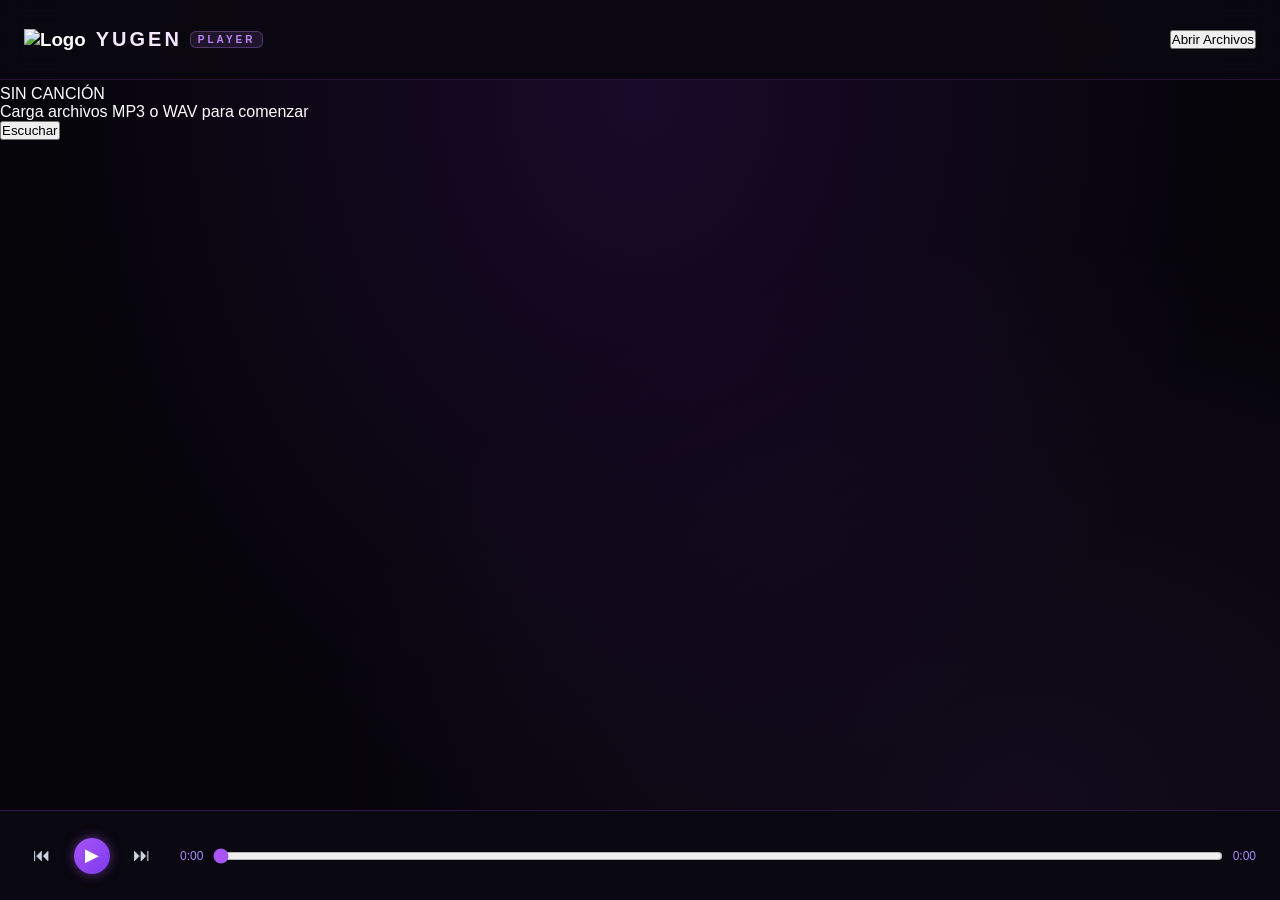
==== carga.html @ 7d8c3892 "Add files via upload" ====
<!DOCTYPE html>
<html lang="es">
<head>
  <meta charset="UTF-8">
  <meta name="viewport" content="width=device-width, initial-scale=1.0">
  <link rel="stylesheet" href="style.css">
  <title>YŪGEN Player</title>
</head>
<body>

  <!-- Barra superior -->
  <header class="top-bar">
    <div class="brand">
      <h3 class="lg"><img src="img/logo.png" alt="Logo"></h3>
      <span class="brand-name">YUGEN <span class="brand-sub">PLAYER</span></span>
    </div>
    
    <div class="container">
      <!-- Input oculto para abrir explorador de archivos -->
      <input type="file" id="filePicker" accept="audio/*" multiple style="display: none;" />
      <button type="button" id="loadFilesBtn">Abrir Archivos</button>
    </div>
  </header>

  <!-- Tarjeta Central de Reproducción -->
  <main class="player-wrapper">
    <div class="card">
      <div class="card-details">
        <p class="title" id="trackTitle">SIN CANCIÓN</p>
        <p class="text-body" id="trackInfo">Carga archivos MP3 o WAV para comenzar</p>
      </div>
      <button class="card-button" id="mainPlayBtn">Escuchar</button>
    </div>
  </main>

  <!-- Barra de Control Inferior -->
  <footer class="bottom-player">
    <div class="controls">
      <button type="button" class="btn-ctrl" id="prevTrackBtn">⏮</button>
      <button type="button" class="btn-ctrl play" id="bottomPlayBtn">▶</button>
      <button type="button" class="btn-ctrl" id="nextTrackBtn">⏭</button>
    </div>

    <!-- Barra de progreso -->
    <div class="progress-container">
      <span id="currentTime">0:00</span>
      <input type="range" id="progressBar" min="0" max="100" value="0" />
      <span id="totalDuration">0:00</span>
    </div>
  </footer>

  <script src="app.js"></script>
</body>
</html>
---- style.css ----
* {
  margin: 0;
  padding: 0;
  box-sizing: border-box;
  font-family: 'Segoe UI', -apple-system, BlinkMacSystemFont, Roboto, sans-serif;
  -webkit-tap-highlight-color: transparent;
}

body {
  min-height: 100vh;
  background-color: #06050a;
  background-image: 
    radial-gradient(ellipse at 50% 10%, rgba(126, 34, 206, 0.16) 0%, transparent 65%),
    radial-gradient(ellipse at 80% 90%, rgba(168, 85, 247, 0.08) 0%, transparent 50%);
  color: #ffffff;
  padding-top: 85px;
  padding-bottom: 120px;
  overflow-x: hidden;
}

/* TOP BAR */
.top-bar {
  position: fixed;
  top: 0;
  left: 0;
  width: 100%;
  height: 80px;
  display: flex;
  justify-content: space-between;
  align-items: center;
  padding: 0 24px;
  background: rgba(10, 8, 16, 0.9);
  border-bottom: 1px solid rgba(168, 85, 247, 0.18);
  backdrop-filter: blur(14px);
  z-index: 100;
  gap: 15px;
}

.brand {
  display: flex;
  align-items: center;
  gap: 10px;
}

.brand-badge {
  width: 36px;
  height: 36px;
  border-radius: 10px;
  background: linear-gradient(135deg, #9333ea, #4c1d95);
  display: flex;
  align-items: center;
  justify-content: center;
  font-size: 1.1rem;
  box-shadow: 0 0 14px rgba(147, 51, 234, 0.5);
}

.brand-name {
  font-size: 20px;
  font-weight: 700;
  letter-spacing: 3px;
  color: #f3e8ff;
  display: flex;
  align-items: center;
  gap: 8px;
}

.brand-sub {
  font-size: 10px;
  color: #c084fc;
  font-weight: 600;
  background: rgba(192, 132, 252, 0.12);
  padding: 2px 7px;
  border-radius: 6px;
  border: 1px solid rgba(192, 132, 252, 0.3);
}

/* Buscador YouTube */
.search-box {
  position: relative;
  display: flex;
  align-items: center;
  flex: 1;
  max-width: 380px;
}

.search-box input {
  width: 100%;
  height: 40px;
  padding: 8px 95px 8px 14px;
  border-radius: 10px;
  border: 1px solid rgba(168, 85, 247, 0.25);
  background: #0f0c18;
  color: #ffffff;
  font-size: 13px;
  outline: none;
  transition: all 0.2s ease;
}

.search-box input:focus {
  border-color: #a855f7;
  box-shadow: 0 0 14px rgba(168, 85, 247, 0.35);
}

.search-box button {
  position: absolute;
  right: 0;
  height: 100%;
  padding: 0 16px;
  background: linear-gradient(135deg, #9333ea 0%, #7e22ce 100%);
  color: #ffffff;
  border: 0;
  border-radius: 0 10px 10px 0;
  font-weight: 600;
  font-size: 12px;
  cursor: pointer;
  transition: all 0.2s;
}

.search-box button:hover {
  background: linear-gradient(135deg, #a855f7 0%, #9333ea 100%);
}

.btn-primary {
  display: flex;
  align-items: center;
  gap: 6px;
  background: rgba(168, 85, 247, 0.15);
  color: #d8b4fe;
  border: 1px solid rgba(168, 85, 247, 0.35);
  padding: 8px 16px;
  border-radius: 10px;
  font-size: 0.85rem;
  font-weight: 600;
  cursor: pointer;
  white-space: nowrap;
  transition: all 0.2s;
}

.btn-primary:hover, .btn-primary:active {
  background: #9333ea;
  color: #ffffff;
}

/* ÁREA DE CONTENIDO */
.content-area {
  max-width: 820px;
  margin: 0 auto;
  padding: 24px 20px;
}

/* Tarjeta / Banner de Descarga */
.download-card {
  background: linear-gradient(135deg, rgba(26, 18, 42, 0.95) 0%, rgba(14, 10, 22, 0.98) 100%);
  border: 1px solid rgba(168, 85, 247, 0.35);
  border-radius: 14px;
  padding: 16px 20px;
  margin-bottom: 25px;
  display: flex;
  justify-content: space-between;
  align-items: center;
  gap: 16px;
  box-shadow: 0 10px 25px rgba(0, 0, 0, 0.6), 0 0 15px rgba(147, 51, 234, 0.2);
  animation: fadeIn 0.3s ease;
}

@keyframes fadeIn {
  from { opacity: 0; transform: translateY(-8px); }
  to { opacity: 1; transform: translateY(0); }
}

.dl-badge {
  font-size: 10px;
  font-weight: 700;
  color: #c084fc;
  background: rgba(192, 132, 252, 0.15);
  padding: 2px 6px;
  border-radius: 4px;
}

.dl-title {
  font-size: 1rem;
  font-weight: 700;
  color: #ffffff;
  margin: 4px 0 2px 0;
  max-width: 450px;
  white-space: nowrap;
  overflow: hidden;
  text-overflow: ellipsis;
}

.dl-status {
  font-size: 0.8rem;
  color: #9ca3af;
}

.dl-actions {
  display: flex;
  align-items: center;
  gap: 10px;
}

.btn-dl-main {
  background: linear-gradient(135deg, #a855f7 0%, #7c3aed 100%);
  border: none;
  color: #ffffff;
  padding: 9px 18px;
  border-radius: 8px;
  font-size: 0.85rem;
  font-weight: 700;
  cursor: pointer;
  white-space: nowrap;
  box-shadow: 0 4px 12px rgba(124, 58, 237, 0.4);
  transition: all 0.2s;
}

.btn-dl-main:disabled {
  background: #2a2238;
  color: #6b7280;
  box-shadow: none;
  cursor: not-allowed;
}

.btn-dl-close {
  background: transparent;
  border: none;
  color: #9ca3af;
  font-size: 1.2rem;
  cursor: pointer;
  padding: 4px 8px;
}

/* PLAYLIST */
.playlist-header {
  display: flex;
  justify-content: space-between;
  align-items: flex-end;
  margin-bottom: 18px;
  border-bottom: 1px solid rgba(168, 85, 247, 0.15);
  padding-bottom: 10px;
}

.playlist-header h2 {
  font-size: 1.3rem;
  font-weight: 600;
  color: #f3e8ff;
}

.track-count {
  font-size: 0.85rem;
  color: #a78bfa;
}

.empty-state {
  text-align: center;
  padding: 60px 20px;
  background: rgba(18, 14, 28, 0.4);
  border: 1px dashed rgba(168, 85, 247, 0.25);
  border-radius: 18px;
}

.empty-icon {
  font-size: 3rem;
  margin-bottom: 12px;
}

.empty-title {
  font-size: 1.1rem;
  font-weight: 600;
  color: #ffffff;
  margin-bottom: 6px;
}

.empty-sub {
  font-size: 0.85rem;
  color: #9ca3af;
  line-height: 1.5;
}

.playlist-view {
  list-style: none;
  display: flex;
  flex-direction: column;
  gap: 10px;
}

.track-item {
  display: flex;
  align-items: center;
  justify-content: space-between;
  padding: 12px 16px;
  background: rgba(22, 16, 34, 0.65);
  border: 1px solid rgba(168, 85, 247, 0.12);
  border-radius: 14px;
  cursor: pointer;
  transition: all 0.2s ease;
}

.track-item:hover, .track-item:active {
  background: rgba(36, 24, 58, 0.8);
  border-color: rgba(168, 85, 247, 0.4);
  transform: translateX(4px);
}

.track-item.active {
  background: linear-gradient(90deg, rgba(126, 34, 206, 0.35) 0%, rgba(22, 16, 34, 0.8) 100%);
  border-color: #a855f7;
}

.track-item-left {
  display: flex;
  align-items: center;
  gap: 14px;
  overflow: hidden;
}

.track-index {
  font-size: 0.85rem;
  font-weight: 700;
  color: #a78bfa;
  min-width: 22px;
}

.track-title {
  font-size: 0.95rem;
  font-weight: 600;
  color: #ffffff;
  white-space: nowrap;
  overflow: hidden;
  text-overflow: ellipsis;
}

.track-meta {
  font-size: 0.75rem;
  color: #9ca3af;
  margin-top: 2px;
}

.track-item-right {
  display: flex;
  align-items: center;
  gap: 10px;
}

.play-badge {
  width: 28px;
  height: 28px;
  border-radius: 50%;
  background: rgba(168, 85, 247, 0.15);
  color: #c084fc;
  display: flex;
  align-items: center;
  justify-content: center;
  font-size: 11px;
}

.track-item.active .play-badge {
  background: #a855f7;
  color: #ffffff;
}

.btn-delete {
  background: transparent;
  border: none;
  color: #64748b;
  font-size: 0.9rem;
  cursor: pointer;
  padding: 6px;
  border-radius: 6px;
}

.btn-delete:hover {
  color: #f87171;
}

/* BOTTOM PLAYER */
.bottom-player {
  position: fixed;
  bottom: 0;
  left: 0;
  width: 100%;
  height: 90px;
  background: rgba(10, 8, 16, 0.95);
  backdrop-filter: blur(16px);
  border-top: 1px solid rgba(168, 85, 247, 0.2);
  display: flex;
  align-items: center;
  justify-content: space-between;
  padding: 0 24px;
  gap: 20px;
  z-index: 100;
}

.current-track-info {
  max-width: 220px;
  overflow: hidden;
}

.now-title {
  font-size: 0.92rem;
  font-weight: 700;
  color: #ffffff;
  white-space: nowrap;
  overflow: hidden;
  text-overflow: ellipsis;
}

.now-meta {
  font-size: 0.75rem;
  color: #a78bfa;
}

.player-center {
  flex: 1;
  max-width: 550px;
  display: flex;
  flex-direction: column;
  align-items: center;
  gap: 6px;
}

.controls {
  display: flex;
  align-items: center;
  gap: 14px;
}

.btn-ctrl {
  background: transparent;
  border: none;
  color: #cbd5e1;
  font-size: 1.1rem;
  cursor: pointer;
  width: 36px;
  height: 36px;
  display: flex;
  align-items: center;
  justify-content: center;
  border-radius: 50%;
  transition: all 0.2s;
}

.btn-ctrl:hover { color: #c084fc; }

.btn-ctrl.play {
  background: linear-gradient(135deg, #a855f7 0%, #7c3aed 100%);
  color: #ffffff;
  box-shadow: 0 0 12px rgba(168, 85, 247, 0.5);
}

.progress-container {
  width: 100%;
  display: flex;
  align-items: center;
  gap: 10px;
  font-size: 0.75rem;
  color: #a78bfa;
}

#progressBar {
  flex: 1;
  cursor: pointer;
  accent-color: #a855f7;
}

/* RESPONSIVE MÓVIL */
@media (max-width: 768px) {
  body {
    padding-top: 140px;
    padding-bottom: 130px;
  }

  .top-bar {
    height: auto;
    flex-wrap: wrap;
    padding: 12px 16px;
    gap: 10px;
  }

  .brand { width: 100%; }

  .search-box {
    max-width: 100%;
    flex: 1;
  }

  .download-card {
    flex-direction: column;
    align-items: flex-start;
  }

  .dl-actions {
    width: 100%;
    justify-content: space-between;
  }

  .bottom-player {
    height: 110px;
    flex-direction: column;
    justify-content: center;
    padding: 10px 16px;
    gap: 8px;
  }

  .current-track-info {
    max-width: 100%;
    text-align: center;
  }

  .player-center { width: 100%; }
}
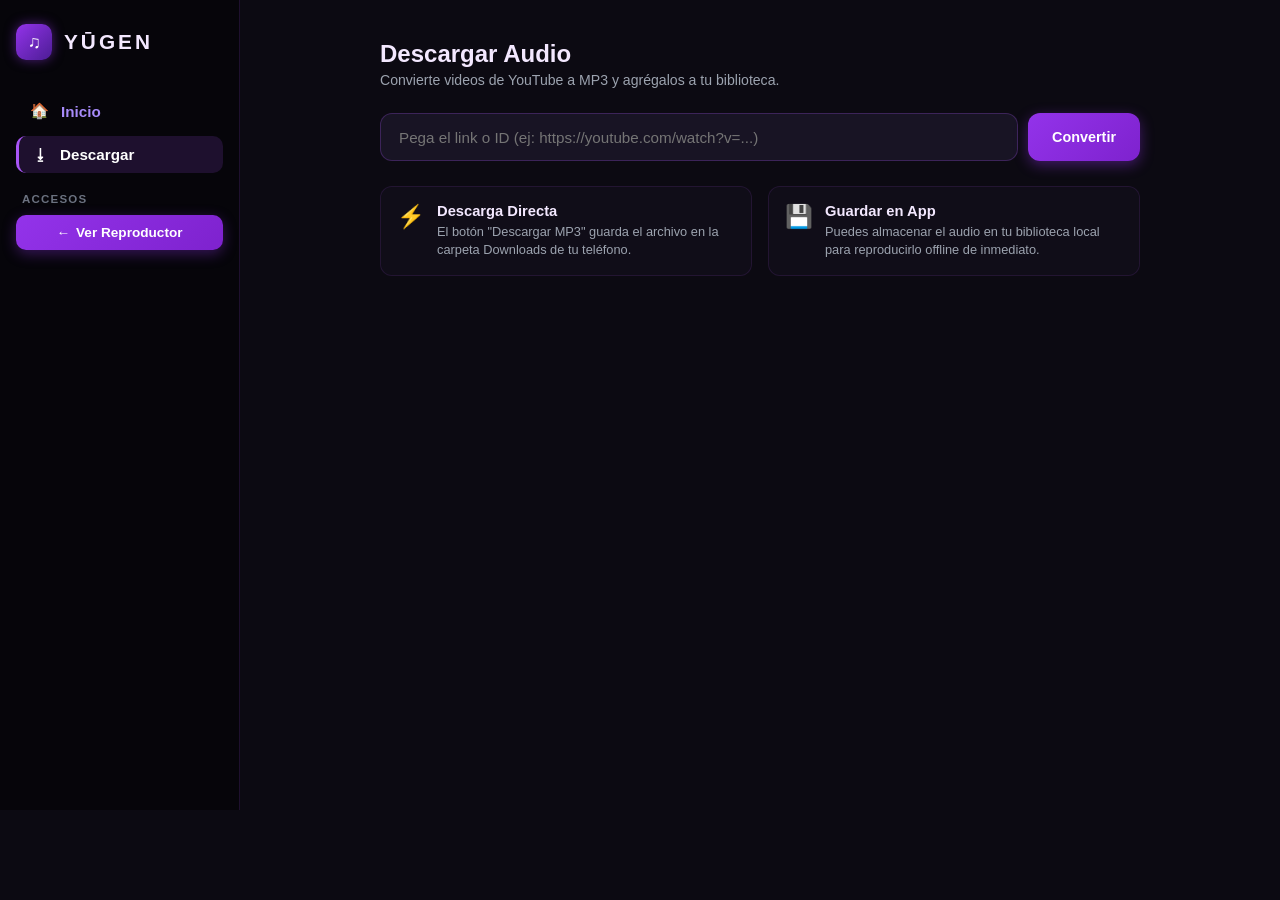
==== commit 9f97d61e: "Add files via upload" ====
--- a/carga.html
+++ b/carga.html
@@ -4,51 +4,308 @@
   <meta charset="UTF-8">
   <meta name="viewport" content="width=device-width, initial-scale=1.0">
   <link rel="stylesheet" href="style.css">
-  <title>YŪGEN Player</title>
+  <title>YŪGEN · Descargar</title>
 </head>
+<style>
+  /* AJUSTES PARA LA PÁGINA DE DESCARGA */
+.dl-container {
+  max-width: 760px;
+  margin: 20px auto 0 auto;
+}
+
+.search-box-large {
+  display: flex;
+  gap: 10px;
+  margin: 25px 0;
+}
+
+.search-box-large input {
+  flex: 1;
+  height: 48px;
+  padding: 0 18px;
+  background: #181424;
+  border: 1px solid rgba(168, 85, 247, 0.25);
+  border-radius: 12px;
+  color: #ffffff;
+  font-size: 0.95rem;
+  outline: none;
+  transition: border-color 0.2s;
+}
+
+.search-box-large input:focus {
+  border-color: #a855f7;
+  box-shadow: 0 0 12px rgba(168, 85, 247, 0.35);
+}
+
+.search-box-large button {
+  padding: 0 24px;
+  background: linear-gradient(135deg, #9333ea 0%, #7e22ce 100%);
+  border: none;
+  border-radius: 12px;
+  color: #ffffff;
+  font-weight: 700;
+  font-size: 0.9rem;
+  cursor: pointer;
+  box-shadow: 0 4px 14px rgba(147, 51, 234, 0.4);
+  transition: filter 0.2s;
+}
+
+.search-box-large button:hover {
+  filter: brightness(1.15);
+}
+
+/* Tarjeta de resultado */
+.download-card {
+  background: linear-gradient(145deg, #191328 0%, #0f0c18 100%);
+  border: 1px solid rgba(168, 85, 247, 0.3);
+  border-radius: 14px;
+  padding: 20px;
+  display: flex;
+  justify-content: space-between;
+  align-items: center;
+  gap: 16px;
+  margin-bottom: 30px;
+  box-shadow: 0 10px 25px rgba(0, 0, 0, 0.5);
+  animation: fadeIn 0.25s ease-out;
+}
+
+@keyframes fadeIn {
+  from { opacity: 0; transform: translateY(-6px); }
+  to { opacity: 1; transform: translateY(0); }
+}
+
+.dl-badge {
+  font-size: 10px;
+  font-weight: 700;
+  color: #c084fc;
+  background: rgba(192, 132, 252, 0.12);
+  padding: 3px 8px;
+  border-radius: 6px;
+  letter-spacing: 0.5px;
+}
+
+.dl-title {
+  font-size: 1.05rem;
+  font-weight: 700;
+  color: #ffffff;
+  margin: 6px 0 2px 0;
+  max-width: 380px;
+  white-space: nowrap;
+  overflow: hidden;
+  text-overflow: ellipsis;
+}
+
+.dl-status {
+  font-size: 0.82rem;
+  color: #a78bfa;
+}
+
+.dl-actions {
+  display: flex;
+  align-items: center;
+  gap: 8px;
+}
+
+.btn-dl-main {
+  background: linear-gradient(135deg, #a855f7 0%, #7c3aed 100%);
+  border: none;
+  color: #ffffff;
+  padding: 10px 18px;
+  border-radius: 10px;
+  font-size: 0.85rem;
+  font-weight: 700;
+  cursor: pointer;
+  box-shadow: 0 4px 12px rgba(124, 58, 237, 0.4);
+  transition: all 0.2s;
+}
+
+.btn-dl-main:disabled {
+  background: #231b34;
+  color: #6b7280;
+  box-shadow: none;
+  cursor: not-allowed;
+}
+
+.btn-dl-secondary {
+  background: rgba(168, 85, 247, 0.15);
+  border: 1px solid rgba(168, 85, 247, 0.35);
+  color: #e9d5ff;
+  padding: 9px 14px;
+  border-radius: 10px;
+  font-size: 0.85rem;
+  font-weight: 600;
+  cursor: pointer;
+  transition: all 0.2s;
+}
+
+.btn-dl-secondary:hover {
+  background: #9333ea;
+  color: #ffffff;
+}
+
+.btn-dl-close {
+  background: transparent;
+  border: none;
+  color: #6b7280;
+  font-size: 1.2rem;
+  cursor: pointer;
+  padding: 6px;
+}
+
+.btn-dl-close:hover {
+  color: #ffffff;
+}
+
+/* Bloques de ayuda */
+.dl-instructions {
+  display: grid;
+  grid-template-columns: 1fr 1fr;
+  gap: 16px;
+  margin-top: 20px;
+}
+
+.info-box {
+  display: flex;
+  gap: 12px;
+  background: rgba(20, 16, 30, 0.5);
+  border: 1px solid rgba(168, 85, 247, 0.12);
+  border-radius: 12px;
+  padding: 16px;
+}
+
+.info-icon {
+  font-size: 1.4rem;
+}
+
+.info-box h4 {
+  font-size: 0.92rem;
+  color: #f3e8ff;
+  margin-bottom: 4px;
+}
+
+.info-box p {
+  font-size: 0.8rem;
+  color: #9ca3af;
+  line-height: 1.4;
+}
+
+@media (max-width: 768px) {
+  .search-box-large {
+    flex-direction: column;
+  }
+  .search-box-large button {
+    height: 44px;
+  }
+  .download-card {
+    flex-direction: column;
+    align-items: flex-start;
+  }
+  .dl-actions {
+    width: 100%;
+    flex-wrap: wrap;
+    justify-content: flex-start;
+  }
+  .dl-instructions {
+    grid-template-columns: 1fr;
+  }
+}
+</style>
 <body>
 
-  <!-- Barra superior -->
-  <header class="top-bar">
-    <div class="brand">
-      <h3 class="lg"><img src="img/logo.png" alt="Logo"></h3>
-      <span class="brand-name">YUGEN <span class="brand-sub">PLAYER</span></span>
-    </div>
-    
-    <div class="container">
-      <!-- Input oculto para abrir explorador de archivos -->
-      <input type="file" id="filePicker" accept="audio/*" multiple style="display: none;" />
-      <button type="button" id="loadFilesBtn">Abrir Archivos</button>
-    </div>
-  </header>
-
-  <!-- Tarjeta Central de Reproducción -->
-  <main class="player-wrapper">
-    <div class="card">
-      <div class="card-details">
-        <p class="title" id="trackTitle">SIN CANCIÓN</p>
-        <p class="text-body" id="trackInfo">Carga archivos MP3 o WAV para comenzar</p>
+  <div class="app-layout">
+    <!-- BARRA LATERAL IZQUIERDA -->
+    <aside class="sidebar">
+      <div class="sidebar-brand">
+        <div class="brand-badge">♫</div>
+        <span class="brand-name">YŪGEN</span>
       </div>
-      <button class="card-button" id="mainPlayBtn">Escuchar</button>
-    </div>
-  </main>
-
-  <!-- Barra de Control Inferior -->
-  <footer class="bottom-player">
-    <div class="controls">
-      <button type="button" class="btn-ctrl" id="prevTrackBtn">⏮</button>
-      <button type="button" class="btn-ctrl play" id="bottomPlayBtn">▶</button>
-      <button type="button" class="btn-ctrl" id="nextTrackBtn">⏭</button>
-    </div>
-
-    <!-- Barra de progreso -->
-    <div class="progress-container">
-      <span id="currentTime">0:00</span>
-      <input type="range" id="progressBar" min="0" max="100" value="0" />
-      <span id="totalDuration">0:00</span>
-    </div>
-  </footer>
-
-  <script src="app.js"></script>
+
+      <nav class="sidebar-nav">
+        <a href="index.html" class="nav-item">
+          <span class="nav-icon">🏠</span>
+          <span>Inicio</span>
+        </a>
+        <a href="download.html" class="nav-item active">
+          <span class="nav-icon">⭳</span>
+          <span>Descargar</span>
+        </a>
+      </nav>
+
+      <div class="sidebar-section">
+        <p class="sidebar-subtitle">ACCESOS</p>
+        <a href="index.html" class="btn-sidebar-add" style="text-decoration: none;">
+          <span>←</span> Ver Reproductor
+        </a>
+      </div>
+    </aside>
+
+    <!-- CONTENIDO PRINCIPAL -->
+    <main class="main-content">
+      <section class="shelf-section dl-container">
+        
+        <!-- Header de la sección -->
+        <div class="shelf-header">
+          <div>
+            <h2>Descargar Audio</h2>
+            <p style="color: #9ca3af; font-size: 0.88rem; margin-top: 4px;">
+              Convierte videos de YouTube a MP3 y agrégalos a tu biblioteca.
+            </p>
+          </div>
+        </div>
+
+        <!-- Barra de búsqueda / conversión -->
+        <div class="search-box-large">
+          <input 
+            type="text" 
+            id="ytInput" 
+            placeholder="Pega el link o ID (ej: https://youtube.com/watch?v=...)" 
+          />
+          <button type="button" id="ytSearchBtn">Convertir</button>
+        </div>
+
+        <!-- Tarjeta de estado y descarga -->
+        <div id="downloadCard" class="download-card" style="display: none;">
+          <div class="dl-info">
+            <span class="dl-badge" id="dlBadge">ESTADO</span>
+            <p id="dlTitle" class="dl-title">Procesando...</p>
+            <p id="dlStatus" class="dl-status">Consultando servidor...</p>
+          </div>
+          
+          <div class="dl-actions">
+            <!-- Botón para descargar archivo al celular -->
+            <button type="button" id="dlActionBtn" class="btn-dl-main" disabled>Cargando...</button>
+            
+            <!-- Botón para importarlo directo a IndexedDB -->
+            <button type="button" id="dlAddToLibBtn" class="btn-dl-secondary" style="display: none;">
+              + Guardar en App
+            </button>
+            
+            <button type="button" id="dlCloseBtn" class="btn-dl-close" title="Cerrar">✕</button>
+          </div>
+        </div>
+
+        <!-- Historial rápido / Notas informativas -->
+        <div class="dl-instructions">
+          <div class="info-box">
+            <span class="info-icon">⚡</span>
+            <div>
+              <h4>Descarga Directa</h4>
+              <p>El botón "Descargar MP3" guarda el archivo en la carpeta Downloads de tu teléfono.</p>
+            </div>
+          </div>
+          <div class="info-box">
+            <span class="info-icon">💾</span>
+            <div>
+              <h4>Guardar en App</h4>
+              <p>Puedes almacenar el audio en tu biblioteca local para reproducirlo offline de inmediato.</p>
+            </div>
+          </div>
+        </div>
+
+      </section>
+    </main>
+  </div>
+
+  <script src="download.js"></script>
 </body>
 </html>
--- a/style.css
+++ b/style.css
@@ -7,39 +7,38 @@
 }
 
 body {
-  min-height: 100vh;
-  background-color: #06050a;
-  background-image: 
-    radial-gradient(ellipse at 50% 10%, rgba(126, 34, 206, 0.16) 0%, transparent 65%),
-    radial-gradient(ellipse at 80% 90%, rgba(168, 85, 247, 0.08) 0%, transparent 50%);
-  color: #ffffff;
-  padding-top: 85px;
-  padding-bottom: 120px;
+  background-color: #0c0a12;
+  color: #ffffff;
   overflow-x: hidden;
 }
 
-/* TOP BAR */
-.top-bar {
+/* LAYOUT PRINCIPAL (Sidebar + Contenido) */
+.app-layout {
+  display: flex;
+  min-height: calc(100vh - 90px);
+}
+
+/* SIDEBAR IZQUIERDA */
+.sidebar {
+  width: 240px;
+  background: #06050a;
+  border-right: 1px solid rgba(168, 85, 247, 0.15);
+  display: flex;
+  flex-direction: column;
+  padding: 24px 16px;
+  gap: 20px;
   position: fixed;
   top: 0;
+  bottom: 90px;
   left: 0;
-  width: 100%;
-  height: 80px;
-  display: flex;
-  justify-content: space-between;
-  align-items: center;
-  padding: 0 24px;
-  background: rgba(10, 8, 16, 0.9);
-  border-bottom: 1px solid rgba(168, 85, 247, 0.18);
-  backdrop-filter: blur(14px);
-  z-index: 100;
-  gap: 15px;
-}
-
-.brand {
-  display: flex;
-  align-items: center;
-  gap: 10px;
+  z-index: 50;
+}
+
+.sidebar-brand {
+  display: flex;
+  align-items: center;
+  gap: 12px;
+  padding-bottom: 12px;
 }
 
 .brand-badge {
@@ -51,367 +50,336 @@
   align-items: center;
   justify-content: center;
   font-size: 1.1rem;
-  box-shadow: 0 0 14px rgba(147, 51, 234, 0.5);
+  box-shadow: 0 0 12px rgba(147, 51, 234, 0.5);
 }
 
 .brand-name {
-  font-size: 20px;
-  font-weight: 700;
+  font-size: 1.3rem;
+  font-weight: 800;
   letter-spacing: 3px;
   color: #f3e8ff;
-  display: flex;
-  align-items: center;
-  gap: 8px;
-}
-
-.brand-sub {
-  font-size: 10px;
-  color: #c084fc;
+}
+
+.sidebar-nav {
+  display: flex;
+  flex-direction: column;
+  gap: 6px;
+}
+
+.nav-item {
+  display: flex;
+  align-items: center;
+  gap: 12px;
+  color: #a78bfa;
+  text-decoration: none;
+  font-size: 0.95rem;
   font-weight: 600;
-  background: rgba(192, 132, 252, 0.12);
-  padding: 2px 7px;
-  border-radius: 6px;
-  border: 1px solid rgba(192, 132, 252, 0.3);
-}
-
-/* Buscador YouTube */
-.search-box {
-  position: relative;
-  display: flex;
-  align-items: center;
-  flex: 1;
-  max-width: 380px;
-}
-
-.search-box input {
-  width: 100%;
-  height: 40px;
-  padding: 8px 95px 8px 14px;
+  padding: 10px 14px;
   border-radius: 10px;
-  border: 1px solid rgba(168, 85, 247, 0.25);
-  background: #0f0c18;
-  color: #ffffff;
-  font-size: 13px;
-  outline: none;
-  transition: all 0.2s ease;
-}
-
-.search-box input:focus {
-  border-color: #a855f7;
-  box-shadow: 0 0 14px rgba(168, 85, 247, 0.35);
-}
-
-.search-box button {
-  position: absolute;
-  right: 0;
-  height: 100%;
-  padding: 0 16px;
+  transition: all 0.2s;
+}
+
+.nav-item:hover, .nav-item.active {
+  background: rgba(168, 85, 247, 0.15);
+  color: #ffffff;
+}
+
+.nav-item.active {
+  border-left: 3px solid #a855f7;
+}
+
+.sidebar-subtitle {
+  font-size: 0.72rem;
+  color: #6b7280;
+  font-weight: 700;
+  letter-spacing: 1.2px;
+  margin-bottom: 10px;
+  padding-left: 6px;
+}
+
+.btn-sidebar-add {
+  width: 100%;
   background: linear-gradient(135deg, #9333ea 0%, #7e22ce 100%);
   color: #ffffff;
-  border: 0;
-  border-radius: 0 10px 10px 0;
-  font-weight: 600;
-  font-size: 12px;
-  cursor: pointer;
-  transition: all 0.2s;
-}
-
-.search-box button:hover {
-  background: linear-gradient(135deg, #a855f7 0%, #9333ea 100%);
-}
-
-.btn-primary {
-  display: flex;
-  align-items: center;
-  gap: 6px;
-  background: rgba(168, 85, 247, 0.15);
-  color: #d8b4fe;
-  border: 1px solid rgba(168, 85, 247, 0.35);
-  padding: 8px 16px;
+  border: none;
+  padding: 10px 14px;
   border-radius: 10px;
   font-size: 0.85rem;
   font-weight: 600;
   cursor: pointer;
-  white-space: nowrap;
+  display: flex;
+  align-items: center;
+  justify-content: center;
+  gap: 6px;
+  box-shadow: 0 4px 14px rgba(147, 51, 234, 0.35);
   transition: all 0.2s;
 }
 
-.btn-primary:hover, .btn-primary:active {
-  background: #9333ea;
-  color: #ffffff;
-}
-
-/* ÁREA DE CONTENIDO */
-.content-area {
-  max-width: 820px;
-  margin: 0 auto;
-  padding: 24px 20px;
-}
-
-/* Tarjeta / Banner de Descarga */
-.download-card {
-  background: linear-gradient(135deg, rgba(26, 18, 42, 0.95) 0%, rgba(14, 10, 22, 0.98) 100%);
-  border: 1px solid rgba(168, 85, 247, 0.35);
-  border-radius: 14px;
-  padding: 16px 20px;
-  margin-bottom: 25px;
+.btn-sidebar-add:hover {
+  filter: brightness(1.15);
+}
+
+.sidebar-genres {
+  display: flex;
+  flex-direction: column;
+  gap: 4px;
+  overflow-y: auto;
+}
+
+.genre-link {
+  background: transparent;
+  border: none;
+  color: #9ca3af;
+  text-align: left;
+  padding: 8px 10px;
+  border-radius: 8px;
+  font-size: 0.85rem;
+  cursor: pointer;
+  transition: all 0.2s;
+}
+
+.genre-link:hover, .genre-link.active {
+  color: #c084fc;
+  background: rgba(168, 85, 247, 0.08);
+}
+
+/* ÁREA DE CONTENIDO PRINCIPAL */
+.main-content {
+  margin-left: 240px;
+  flex: 1;
+  padding: 20px 36px 120px 36px;
+}
+
+.top-nav {
+  position: sticky;
+  top: 0;
+  background: rgba(12, 10, 18, 0.9);
+  backdrop-filter: blur(12px);
+  padding: 12px 0 18px 0;
+  z-index: 40;
+}
+
+.search-wrapper {
+  position: relative;
+  max-width: 420px;
+}
+
+.search-icon {
+  position: absolute;
+  left: 14px;
+  top: 50%;
+  transform: translateY(-50%);
+  font-size: 0.85rem;
+  opacity: 0.6;
+}
+
+.search-wrapper input {
+  width: 100%;
+  height: 42px;
+  padding: 0 16px 0 38px;
+  background: #181424;
+  border: 1px solid rgba(168, 85, 247, 0.2);
+  border-radius: 24px;
+  color: #ffffff;
+  font-size: 0.9rem;
+  outline: none;
+  transition: all 0.2s;
+}
+
+.search-wrapper input:focus {
+  border-color: #a855f7;
+  box-shadow: 0 0 14px rgba(168, 85, 247, 0.3);
+}
+
+/* SHELF & CUADRÍCULA ESTILO SPOTIFY */
+.shelf-section {
+  margin-top: 10px;
+}
+
+.shelf-header {
   display: flex;
   justify-content: space-between;
-  align-items: center;
-  gap: 16px;
-  box-shadow: 0 10px 25px rgba(0, 0, 0, 0.6), 0 0 15px rgba(147, 51, 234, 0.2);
-  animation: fadeIn 0.3s ease;
-}
-
-@keyframes fadeIn {
-  from { opacity: 0; transform: translateY(-8px); }
-  to { opacity: 1; transform: translateY(0); }
-}
-
-.dl-badge {
-  font-size: 10px;
+  align-items: baseline;
+  margin-bottom: 20px;
+}
+
+.shelf-header h2 {
+  font-size: 1.5rem;
   font-weight: 700;
+  color: #f3e8ff;
+}
+
+.shelf-count {
+  font-size: 0.85rem;
+  color: #a78bfa;
+}
+
+/* Grid responsivo de tarjetas cuadradas */
+.cards-grid {
+  display: grid;
+  grid-template-columns: repeat(auto-fill, minmax(170px, 1fr));
+  gap: 20px;
+}
+
+/* Tarjeta individual */
+.music-card {
+  background: #14111f;
+  border: 1px solid rgba(168, 85, 247, 0.12);
+  border-radius: 12px;
+  padding: 14px;
+  cursor: pointer;
+  transition: all 0.3s cubic-bezier(0.16, 1, 0.3, 1);
+  position: relative;
+  display: flex;
+  flex-direction: column;
+}
+
+.music-card:hover {
+  background: #1f1930;
+  transform: translateY(-6px);
+  border-color: rgba(168, 85, 247, 0.35);
+  box-shadow: 0 12px 24px rgba(0, 0, 0, 0.5);
+}
+
+.music-card.active {
+  border-color: #a855f7;
+  background: #231b38;
+}
+
+/* Portada cuadrada */
+.card-artwork {
+  width: 100%;
+  aspect-ratio: 1 / 1;
+  border-radius: 8px;
+  overflow: hidden;
+  background: linear-gradient(135deg, #2d184c 0%, #0d0a14 100%);
+  display: flex;
+  align-items: center;
+  justify-content: center;
+  font-size: 2.5rem;
   color: #c084fc;
-  background: rgba(192, 132, 252, 0.15);
-  padding: 2px 6px;
-  border-radius: 4px;
-}
-
-.dl-title {
+  position: relative;
+  margin-bottom: 12px;
+}
+
+.card-artwork img {
+  width: 100%;
+  height: 100%;
+  object-fit: cover;
+}
+
+/* Botón flotante verde/morado de reproducción */
+.card-play-hover {
+  position: absolute;
+  bottom: 8px;
+  right: 8px;
+  width: 40px;
+  height: 40px;
+  border-radius: 50%;
+  background: #a855f7;
+  color: #ffffff;
+  display: flex;
+  align-items: center;
+  justify-content: center;
   font-size: 1rem;
+  box-shadow: 0 4px 12px rgba(0, 0, 0, 0.5);
+  opacity: 0;
+  transform: translateY(8px);
+  transition: all 0.25s ease;
+}
+
+.music-card:hover .card-play-hover,
+.music-card.active .card-play-hover {
+  opacity: 1;
+  transform: translateY(0);
+}
+
+.card-title {
+  font-size: 0.92rem;
   font-weight: 700;
   color: #ffffff;
-  margin: 4px 0 2px 0;
-  max-width: 450px;
   white-space: nowrap;
   overflow: hidden;
   text-overflow: ellipsis;
 }
 
-.dl-status {
-  font-size: 0.8rem;
+.card-desc {
+  font-size: 0.78rem;
   color: #9ca3af;
-}
-
-.dl-actions {
-  display: flex;
-  align-items: center;
-  gap: 10px;
-}
-
-.btn-dl-main {
-  background: linear-gradient(135deg, #a855f7 0%, #7c3aed 100%);
-  border: none;
-  color: #ffffff;
-  padding: 9px 18px;
-  border-radius: 8px;
-  font-size: 0.85rem;
-  font-weight: 700;
-  cursor: pointer;
-  white-space: nowrap;
-  box-shadow: 0 4px 12px rgba(124, 58, 237, 0.4);
-  transition: all 0.2s;
-}
-
-.btn-dl-main:disabled {
-  background: #2a2238;
-  color: #6b7280;
-  box-shadow: none;
-  cursor: not-allowed;
-}
-
-.btn-dl-close {
-  background: transparent;
-  border: none;
-  color: #9ca3af;
-  font-size: 1.2rem;
-  cursor: pointer;
-  padding: 4px 8px;
-}
-
-/* PLAYLIST */
-.playlist-header {
-  display: flex;
-  justify-content: space-between;
-  align-items: flex-end;
-  margin-bottom: 18px;
-  border-bottom: 1px solid rgba(168, 85, 247, 0.15);
-  padding-bottom: 10px;
-}
-
-.playlist-header h2 {
-  font-size: 1.3rem;
-  font-weight: 600;
-  color: #f3e8ff;
-}
-
-.track-count {
-  font-size: 0.85rem;
-  color: #a78bfa;
-}
-
-.empty-state {
-  text-align: center;
-  padding: 60px 20px;
-  background: rgba(18, 14, 28, 0.4);
-  border: 1px dashed rgba(168, 85, 247, 0.25);
-  border-radius: 18px;
-}
-
-.empty-icon {
-  font-size: 3rem;
-  margin-bottom: 12px;
-}
-
-.empty-title {
-  font-size: 1.1rem;
-  font-weight: 600;
-  color: #ffffff;
-  margin-bottom: 6px;
-}
-
-.empty-sub {
-  font-size: 0.85rem;
-  color: #9ca3af;
-  line-height: 1.5;
-}
-
-.playlist-view {
-  list-style: none;
-  display: flex;
-  flex-direction: column;
-  gap: 10px;
-}
-
-.track-item {
-  display: flex;
-  align-items: center;
-  justify-content: space-between;
-  padding: 12px 16px;
-  background: rgba(22, 16, 34, 0.65);
-  border: 1px solid rgba(168, 85, 247, 0.12);
-  border-radius: 14px;
-  cursor: pointer;
-  transition: all 0.2s ease;
-}
-
-.track-item:hover, .track-item:active {
-  background: rgba(36, 24, 58, 0.8);
-  border-color: rgba(168, 85, 247, 0.4);
-  transform: translateX(4px);
-}
-
-.track-item.active {
-  background: linear-gradient(90deg, rgba(126, 34, 206, 0.35) 0%, rgba(22, 16, 34, 0.8) 100%);
-  border-color: #a855f7;
-}
-
-.track-item-left {
-  display: flex;
-  align-items: center;
-  gap: 14px;
-  overflow: hidden;
-}
-
-.track-index {
-  font-size: 0.85rem;
-  font-weight: 700;
-  color: #a78bfa;
-  min-width: 22px;
-}
-
-.track-title {
-  font-size: 0.95rem;
-  font-weight: 600;
-  color: #ffffff;
+  margin-top: 4px;
   white-space: nowrap;
   overflow: hidden;
   text-overflow: ellipsis;
 }
 
-.track-meta {
-  font-size: 0.75rem;
-  color: #9ca3af;
-  margin-top: 2px;
-}
-
-.track-item-right {
-  display: flex;
-  align-items: center;
-  gap: 10px;
-}
-
-.play-badge {
-  width: 28px;
-  height: 28px;
-  border-radius: 50%;
-  background: rgba(168, 85, 247, 0.15);
-  color: #c084fc;
-  display: flex;
-  align-items: center;
-  justify-content: center;
-  font-size: 11px;
-}
-
-.track-item.active .play-badge {
-  background: #a855f7;
-  color: #ffffff;
-}
-
-.btn-delete {
-  background: transparent;
-  border: none;
-  color: #64748b;
-  font-size: 0.9rem;
-  cursor: pointer;
-  padding: 6px;
-  border-radius: 6px;
-}
-
-.btn-delete:hover {
-  color: #f87171;
-}
-
-/* BOTTOM PLAYER */
+.empty-shelf {
+  text-align: center;
+  padding: 60px 20px;
+  background: rgba(20, 16, 30, 0.4);
+  border: 1px dashed rgba(168, 85, 247, 0.2);
+  border-radius: 14px;
+}
+
+.empty-icon {
+  font-size: 3rem;
+  margin-bottom: 10px;
+}
+
+/* REPRODUCTOR INFERIOR FIJO */
 .bottom-player {
   position: fixed;
   bottom: 0;
   left: 0;
   width: 100%;
   height: 90px;
-  background: rgba(10, 8, 16, 0.95);
-  backdrop-filter: blur(16px);
-  border-top: 1px solid rgba(168, 85, 247, 0.2);
+  background: rgba(9, 7, 14, 0.96);
+  backdrop-filter: blur(14px);
+  border-top: 1px solid rgba(168, 85, 247, 0.18);
   display: flex;
   align-items: center;
   justify-content: space-between;
   padding: 0 24px;
-  gap: 20px;
   z-index: 100;
 }
 
 .current-track-info {
-  max-width: 220px;
-  overflow: hidden;
+  display: flex;
+  align-items: center;
+  gap: 12px;
+  width: 240px;
+}
+
+.mini-cover {
+  width: 48px;
+  height: 48px;
+  border-radius: 6px;
+  background: #241a38;
+  display: flex;
+  align-items: center;
+  justify-content: center;
+  color: #c084fc;
+  font-size: 1.2rem;
+  border: 1px solid rgba(168, 85, 247, 0.2);
 }
 
 .now-title {
-  font-size: 0.92rem;
+  font-size: 0.9rem;
   font-weight: 700;
   color: #ffffff;
   white-space: nowrap;
   overflow: hidden;
   text-overflow: ellipsis;
-}
-
-.now-meta {
+  max-width: 170px;
+}
+
+.now-sub {
   font-size: 0.75rem;
   color: #a78bfa;
 }
 
 .player-center {
   flex: 1;
-  max-width: 550px;
+  max-width: 580px;
   display: flex;
   flex-direction: column;
   align-items: center;
@@ -421,14 +389,14 @@
 .controls {
   display: flex;
   align-items: center;
-  gap: 14px;
+  gap: 16px;
 }
 
 .btn-ctrl {
   background: transparent;
   border: none;
   color: #cbd5e1;
-  font-size: 1.1rem;
+  font-size: 1.15rem;
   cursor: pointer;
   width: 36px;
   height: 36px;
@@ -444,7 +412,7 @@
 .btn-ctrl.play {
   background: linear-gradient(135deg, #a855f7 0%, #7c3aed 100%);
   color: #ffffff;
-  box-shadow: 0 0 12px rgba(168, 85, 247, 0.5);
+  box-shadow: 0 0 14px rgba(168, 85, 247, 0.4);
 }
 
 .progress-container {
@@ -462,35 +430,37 @@
   accent-color: #a855f7;
 }
 
-/* RESPONSIVE MÓVIL */
+/* RESPONSIVE MÓVIL (< 768px) */
 @media (max-width: 768px) {
-  body {
-    padding-top: 140px;
-    padding-bottom: 130px;
-  }
-
-  .top-bar {
+  .app-layout {
+    flex-direction: column;
+  }
+
+  .sidebar {
+    position: static;
+    width: 100%;
     height: auto;
-    flex-wrap: wrap;
-    padding: 12px 16px;
-    gap: 10px;
-  }
-
-  .brand { width: 100%; }
-
-  .search-box {
-    max-width: 100%;
-    flex: 1;
-  }
-
-  .download-card {
-    flex-direction: column;
-    align-items: flex-start;
-  }
-
-  .dl-actions {
-    width: 100%;
-    justify-content: space-between;
+    border-right: none;
+    border-bottom: 1px solid rgba(168, 85, 247, 0.15);
+    padding: 16px;
+    gap: 12px;
+  }
+
+  .sidebar-genres {
+    display: flex;
+    flex-direction: row;
+    overflow-x: auto;
+    gap: 6px;
+  }
+
+  .main-content {
+    margin-left: 0;
+    padding: 16px 16px 120px 16px;
+  }
+
+  .cards-grid {
+    grid-template-columns: repeat(2, 1fr);
+    gap: 14px;
   }
 
   .bottom-player {
@@ -502,9 +472,9 @@
   }
 
   .current-track-info {
-    max-width: 100%;
-    text-align: center;
-  }
-
-  .player-center { width: 100%; }
+    width: 100%;
+    justify-content: center;
+  }
+
+  .now-title { max-width: 100%; }
 }
